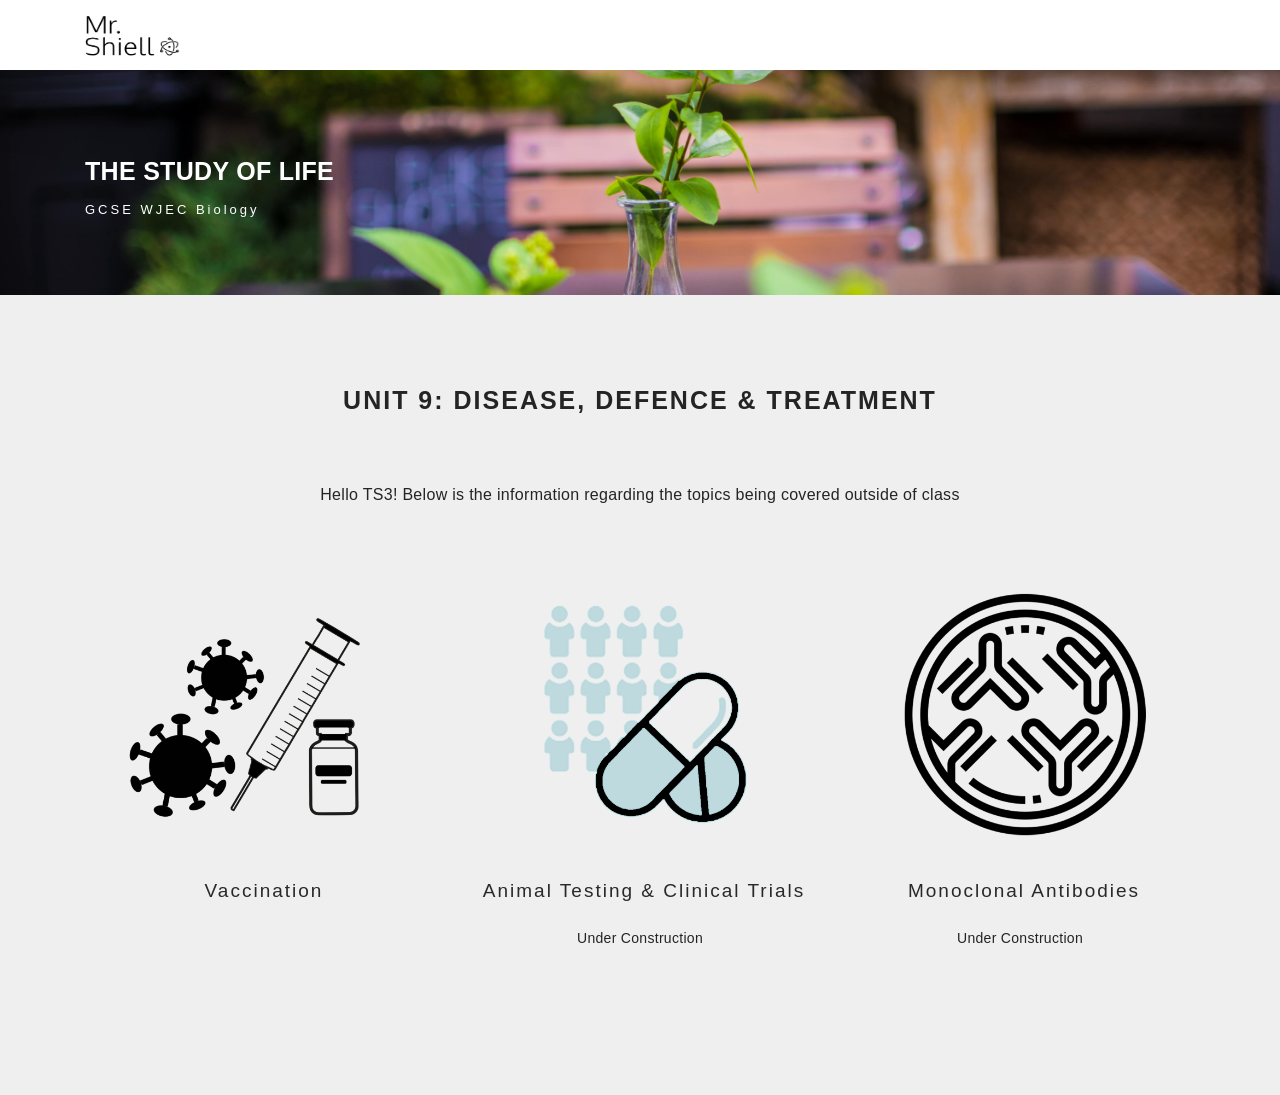
==== index.html @ a24490c1 "Add files via upload" ====
<!DOCTYPE html>
<html lang="en">

<head>
  <meta charset="utf-8">
  <meta content="width=device-width, initial-scale=1.0" name="viewport">
  <title>GCSE WJEC Biology</title>
  <meta content="" name="descriptison">
  <meta content="" name="keywords">
 
<!-- Favicons -->

  <link href="assets/img/favicon.png" rel="icon">
  <link href="assets/img/apple-touch-icon.png" rel="apple-touch-icon">
  
  <!-- Google Fonts -->

  <link href="https://fonts.googleapis.com/css?family=Poppins:300,300i,400,400i,500,500i,600,600i,700,700i|Playfair+Display:400,400i,500,500i,600,600i,700,700i,900,900i" rel="stylesheet">
  
  <!-- Vendor CSS Files -->

  <link href="assets/vendor/bootstrap/css/bootstrap.min.css" rel="stylesheet">
  <link href="assets/vendor/hover/hover.min.css" rel="stylesheet">
  <link href="assets/vendor/ionicons/css/ionicons.min.css" rel="stylesheet">
  <link href="assets/vendor/venobox/venobox.css" rel="stylesheet">
  <link href="assets/vendor/owl.carousel/assets/owl.carousel.min.css" rel="stylesheet">

  <!-- Template Main CSS File -->

  <link href="assets/css/style.css" rel="stylesheet">

</head>

<body>

  <!-- ======= Navbar ======= -->
  
  <nav id="main-nav-subpage" class="subpage-nav">
    <div class="row">
      <div class="container">
        <div class="logo">
          <a href="index.html"><img src="assets/img//mrlogo.png" alt="logo"></a></div>
        <div class="responsive"><i data-icon="m" class="ion-navicon-round"></i></div>
      </div>
    </div>
  </nav>
  
  <!-- End Navbar -->

    <!-- ======= Hero Section ======= -->

    <div id="hero-biology" class="home">

      <div class="container">
        <div class="hero-content">
          <h1>The Study of Life</h1>
          <p>GCSE WJEC Biology</p>
      
        </div>
      </div>
    </div>

    <!-- End Hero -->

<!--Approx 10 sections so alternating colors of 10 blocks-->

  <main id="main">
      <!-- ======= Blog Grid 9 ======= -->
      <div id="unit9">
      <div id="journal-blog1" class="text-left  paddsections">
          <div class="container">
            <div class="section-title text-center">
              <h2>Unit 9: Disease, Defence & Treatment</h2>
            </div>
            <div class="section-title text-center">
                <h6>Hello TS3! Below is the information regarding the topics being covered outside of class</h6>
              </div>
          </div>
          <div class="container">
            <div class="journal-block">
              <div class="row">
                <div class="col-lg-4 col-md-6">
                  <div class="journal-info mb-30">
                      <a href="Vaccination.html"><img src="assets/img/vaccine.png" class="img-responsive" alt="img"></a>
                      <div class="journal-txt">
                        <h4 class="text-center"><a href="Vaccination.html">Vaccination</a></h4>
                    </div>
                  </div>
                </div>
                <div class="col-lg-4 col-md-6">
                  <div class="journal-info mb-30">
                      <a href=""><img src="assets/img/clinical.png" class="img-responsive" alt="img"></a>
                      <div class="journal-txt">
                        <h4 class="text-center"><a href="Clinicaltrials.html">Animal Testing & Clinical Trials</a></h4>
                        <p class="separator text-center">Under Construction</p>
                     
                    </div>
                  </div>
                </div>
                <div class="col-lg-4 col-md-6">
                  <div class="journal-info mb-30">
                      <a href=""><img src="assets/img/antibodies.png" class="img-responsive" alt="img"></a>
                      <div class="journal-txt">
                        <h4 class="text-center"><a href="#">Monoclonal Antibodies</a></h4>
                        <p class="separator text-center">Under Construction</p>

                    </div>
                  </div>
                </div>
              </div>
            </div>
          </div>
        </div>
        </div>
    <!-- End Block Grid 9 -->
  
  </main><!-- End #main -->


  <!-- ======= Footer 
  <div id="footer" class="text-center">
    <div class="container">
    </div>
  </div> -->

  <!-- Vendor JS Files -->
  <script src="assets/vendor/jquery/jquery.min.js"></script>
  <script src="assets/vendor/bootstrap/js/bootstrap.bundle.min.js"></script>
  <script src="assets/vendor/jquery.easing/jquery.easing.min.js"></script>
  <script src="assets/vendor/php-email-form/validate.js"></script>
  <script src="assets/vendor/typed/typed.js"></script>
  <script src="assets/vendor/jquery-sticky/jquery.sticky.js"></script>
  <script src="assets/vendor/isotope-layout/isotope.pkgd.min.js"></script>
  <script src="assets/vendor/venobox/venobox.min.js"></script>
  <script src="assets/vendor/owl.carousel/owl.carousel.min.js"></script>

  <!-- Template Main JS File -->
  <script src="assets/js/main.js"></script>

</body>

</html>
---- assets/css/style.css ----
/**
* Template Name: Folio - v2.0.1
* Template URL: https://bootstrapmade.com/folio-bootstrap-portfolio-template/
* Author: BootstrapMade.com
* License: https://bootstrapmade.com/license/
*/

/*--------------------------------------------------------------
# General
--------------------------------------------------------------*/
body {
  background: #ffffff;
  color: #242424;
  font-family: 'oxygen', helvetica;
  font-size: 15px;
  font-weight: 300;
  line-height: 20px;
  letter-spacing: 0.02em;
  overflow-x: hidden;
  margin: 0 auto;
  padding: 0;
  -ms-box-sizing: border-box;
  -o-box-sizing: border-box;
  box-sizing: border-box;
}

h1, h2, h3, h4, h5, h6 {
  margin: 0;
}

h2 {
  color: #242424;
  font-weight: 600;
}

h4 {
  padding: 0px 2px 10px 10px;
  position: relative;
  display: block;
  letter-spacing: 0.1em;
  color: #242424;
  font-size: 20px;
  font-weight: 500;
  line-height: 30px;
  transition: all 0.5s ease-in-out 0s;

}

h5 {
  color: #424242;
  font-size: 14px;
  font-weight: 700;
}

a {
  color: #242424;
  text-decoration: none !important;
  transition: all 0.1s ease-in-out 0s;
}

a:hover {
  transition: all 0.1s ease-in-out 0s;
}

a:hover, a:focus {
  color: #1d1d1e;
  text-decoration: underline;
}

nav ul li a {
  padding: 2px 0 0 0;
  position: relative;
  display: block;
  font-size: 12px;
  color: #999999;
  letter-spacing: 0.1em;
  font-weight: 500;
  line-height: 14px;
  text-transform: uppercase;
  transition: all 0.5s ease-in-out 0s;
}

p {
  margin: 25px 0;
  padding: 0;
  font-size: 15px;
  color: #242424;
  line-height: 28px;
}

::-moz-selection {
  background: #1d1d1e;
  color: #fff;
}

::selection {
  background: #1d1d1e;
  color: #fff;
}

.btn {
  background: #333;
  border: medium none;
  border-radius: 0;
  color: #fff;
  font-size: 12px;
  height: 50px;
  line-height: 50px;
  padding: 0 30px;
  text-transform: uppercase;
}

.btn:hover, .btn:focus {
  color: #fff;
}

.padDiv {
  padding: 30px 20px;
}

.section-title {
  margin-bottom: 70px;
}

.section-title h2 {
  font-size: 25px;
  letter-spacing: 2px;
  text-transform: uppercase;
}

.form-control {
  background-color: transparent;
  border: 1px solid #999;
  border-radius: 0;
  color: #999999;
  font-size: 12px;
  font-weight: 500;
  height: 50px;
  letter-spacing: 0.1em;
  padding-left: 10px;
  margin: 0 0 25px 0;
  line-height: 14px;
  text-transform: uppercase;
}

.form-control:focus {
  box-shadow: none;
  outline: 0 none;
}

.paddsection {
  padding-top: 90px;
  padding-bottom: 90px;
}

.paddsections {
  padding-top: 90px;
  padding-bottom: 90px !important;
}

.hvr-shutter-in-horizontal::before {
  background: #333;
}

.hvr-shutter-in-horizontal:hover {
  background: #1d1d1e;
}

.mb-30 {
  margin-bottom: 30px;
}

.mb-30 li{
  list-style-type: none;
  font-size: smaller;
}

.imgcover{
  display: block;
  margin-left: auto;
  margin-right: auto;
  width: 80%;
  border-left: 5px solid #0d0d0d;
}

/*--------------------------------------------------------------
# Navbar
--------------------------------------------------------------*/
nav {
  position: fixed;
  background: #fff;
  z-index: 1000;
  width: 100%;
  padding: 10px;
  display: none;
  box-shadow: 0px 2px 92px 0px rgba(0, 0, 0, 0.18);
}

.nav-menu {
  float: right;
  line-height: 32px;
  margin-bottom: 0;
  padding-top: 16px;
}


nav ul li {
  float: left;
  margin-right: 15px;
  font-family: 'oxygen', sans-serif;
  font-size: 14px;
  margin-left: 40px;
}

nav ul li a {
  padding: 2px 0 0 0;
  position: relative;
  display: block;
  font-size: 14px;
  color: #999999;
  font-family: 'oxygen', helvetica;
  font-weight: 500;
  line-height: 16px;
  text-transform: uppercase;
  letter-spacing: 0.02em;
  text-transform: capitalize;
}

.logo {
  float: left;
}

.logo img {
  width: 100px;
  height: 50px;
}

.responsive {
  display: none;
  font-size: 23px;
}

.active {
  color: #afafaf;
}

/*--------------------------------------------------------------
# Hero
--------------------------------------------------------------*/
#hero {
  background: url("../img/sciencehero-min.jpg") repeat scroll center center/cover;
  height: 100vh;
  width: 100vw;
}

#hero .hero-content {
  height: 100vh;
  text-align: left;
  width: 100%;
  display: flex;
  justify-content: center;
  flex-direction: column;
}

.hero-content h1 {
  font-size: 40px;
  font-weight: 700;
  margin-bottom: 10px;
  text-transform: uppercase;
  color: #fff;
}

.hero-content p {
  font-size: 13px;
  letter-spacing: 3px;
  margin-top: 0;
  margin-bottom: 30px;
  text-transform: capitalize;
  color: #fff;
  font-weight: 500;
}

.hero-content .list-social li {
  float: left;
  margin-right: 20px;
}

.hero-content .list-social li i {
  color: #fff;
  font-size: 15px;
}

#hero-biology {
  background: url("../img/sciencehero-min.jpg") repeat scroll center center/cover;
  height: 25vh;
  width: 100vw;

}

#hero-biology .hero-content {
  height: 30vh;
  text-align: left;
  width: 100%;
  display: flex;
  justify-content: center;
  flex-direction: column;
}

#hero-biology .hero-content h1 {
  font-size: 25px;
  font-weight: 700;
  margin-bottom: 10px;
  text-transform: uppercase;
  color: #fff;
}

#hero-biology .hero-content p {
  font-size: 13px;
  letter-spacing: 3px;
  margin-top: 0;
  margin-bottom: 30px;
  text-transform: capitalize;
  color: #fff;
  font-weight: 500;
}

#hero-biology .hero-content .list-social li {
  float: left;
  margin-right: 20px;
}

#hero-chemistry {
  background: url("../img/fuego2-min.jpg") repeat center/cover;
  height: 25vh;
  width: 100vw;

}

#hero-chemistry .hero-content {
  height: 30vh;
  text-align: left;
  width: 100%;
  display: flex;
  justify-content: center;
  flex-direction: column;
}

#hero-chemistry .hero-content h1 {
  font-size: 25px;
  font-weight: 700;
  margin-bottom: 10px;
  text-transform: uppercase;
  color: #fff;
}

#hero-chemistry .hero-content p {
  font-size: 13px;
  letter-spacing: 3px;
  margin-top: 0;
  margin-bottom: 30px;
  text-transform: capitalize;
  color: #fff;
  font-weight: 500;
}

#hero-chemistry .hero-content .list-social li {
  float: left;
  margin-right: 20px;
}

.hero-content .list-social li i {
  color: #fff;
  font-size: 15px;
}

/*-----------------------------------------------------------------------------------*/
/*  About
/*-----------------------------------------------------------------------------------*/
#about {
  width: 100%;
  height: auto;
  background: #ffffff;
  padding-top: 190px;
}

#about .div-img-bg {
  padding-bottom: 30px;
  border: 20px solid #1d1d1e;
}

#about .div-img-bg .about-img img {
  width: 100%;
  box-shadow: 0px 0px 85px 0px rgba(0, 0, 0, 0.14);
  margin-top: -60px;
  margin-left: 40px;
  height: 400px;
  -o-object-fit: cover;
  object-fit: cover;
}

#about .about-descr .p-heading {
  font-family: 'oxygen', Arial, Helvetica, sans-serif;
  font-size: 28px;
  text-align: left;
}

#about .about-descr .separator {
  max-width: 80%;
  margin-bottom: 0;
  text-align: left;
}

#about a:hover{
  color: #006494;
  transition: all 0.1s ease-in-out 0s;
}

/*--------------------------------------------------------------
# Services
--------------------------------------------------------------*/
#services {
  background: #ffffff;
  position: relative;
  padding-bottom: 80px;
}

.owl-item {
  float: left;
}

.services-block span {
  margin: 10px 0;
  position: relative;
  font-size: 13px;
  color: #292929;
  letter-spacing: 0.1em;
  font-weight: 500;
  text-transform: uppercase;
  display: block;
}

.services-block .separator {
  margin: 0;
  font-size: 13px;
  line-height: 22px;
}

.services-block i {
  font-size: 44px;
  color: #1d1d1e;
  line-height: 44px;
}

.services-carousel .owl-stage-outer {
  overflow: hidden;
}

.services-carousel .owl-dots {
  margin-top: 5px;
  text-align: center;
}

.services-carousel .owl-dot {
  display: inline-block;
  margin: 0 5px;
  width: 12px !important;
  height: 12px !important;
  border-radius: 50%;
  border: 0;
  padding: 0 !important;
  background-color: #ddd;
  cursor: pointer;
}

.services-carousel .owl-dot.active {
  background-color: #ffffff;
}

.owl-nav {
  display: none;
}

/*--------------------------------------------------------------
# Portfolio
--------------------------------------------------------------*/
#portfolio {
  position: relative;
  padding-bottom: 50px;
  background-color: #ffffff;
}

#portfolio .portfolio-list {
  margin-bottom: 50px;
}

#portfolio .portfolio-list .nav {
  display: inline-block;
  margin: 0;
}

#portfolio .portfolio-list .nav li {
  margin: 0 40px 0 0;
  float: left;
  font-size: 14px;
  color: #999999;
  line-height: 16px;
  cursor: pointer;
  font-family: 'oxygen', helvetica;
  font-weight: 500;
  letter-spacing: 0.02em;
  text-transform: capitalize;
  transition: all 0.5s ease-in-out 0s;
}

#portfolio .portfolio-list .nav li:hover, #portfolio .portfolio-list .nav li.filter-active {
  color: #1b1b1e;
  transition: all 0.1s ease-in-out 0s;
}

#portfolio .portfolio-container {
  display: inline-block;
  margin-bottom: 50px;
  width: 100%;
}

.portfolio-thumbnail {
  margin-bottom: 30px;
  overflow: hidden;
  min-height: 260px;
}

.portfolio-thumbnail img {
  max-width: 100%;
}

/*--------------------------------------------------------------
# Journal
--------------------------------------------------------------*/
#journal, #journal-blog {
  height: auto;
  width: 100%;
  background: #ffffff;
  padding-bottom: 60px;
  position: relative;
}

#journal-blog0 {
  background: #ffff;
  padding-bottom: 30px;
}

#journal-blog1 {
  background: #efefef;
  padding-bottom: 30px;
}

#journal .journal-block {
  display: inline-block;
  height: auto;
  width: 100%;
}

#journal .journal-block .journal-info {
  position: relative;
}

.journal-block .journal-info img {
  max-width: 100%;
}

.journal-block .journal-info .journal-txt {
  padding: 25px 0px;
  position: relative;
}

.journal-block .journal-info .journal-txt h4 a {
  display: block;
  font-size: 19px;
  line-height: 24px;
  margin: 0 0 13px 0;
  font-weight: 500;
  color: #292929;
  transition: all 0.5s ease-in-out 0s;
}


.journal-block .journal-info .journal-txt p {
  margin: 0;
  font-size: 14px;
  line-height: 24px;
}

.journal-info:hover {
  transform: scale(1.05);
  transition: all .5s ease-in-out;

}

/*--------------------------------------------------------------
# content
--------------------------------------------------------------*/
#content, #content-blog {
  height: auto;
  width: 100%;
  background: #efefef;
  padding-bottom: 60px;
  position: relative;
}

#content-blog {
  background: #fff;
  padding-bottom: 30px;
}

#content .content-block {
  display: inline-block;
  height: auto;
  width: 100%;
}

#content .content-block .content-info {
  position: relative;
}

.content-block .content-info img {
  max-width: 100%;
}

.content-block .content-info .content-txt {
  padding: 25px 0px;
  position: relative;
}

.content-block .content-info .content-txt h4 a {
  display: block;
  font-size: 19px;
  line-height: 24px;
  margin: 0 0 13px 0;
  font-weight: 500;
  color: #292929;
  transition: all 0.5s ease-in-out 0s;
}

.content-block .content-info .content-txt h4 a:hover {
  color: #1d1d1e;
  transition: all 0.5s ease-in-out 0s;
}

.content-block .content-info .content-txt p {
  margin: 0;
  font-size: 14px;
  line-height: 24px;
}

.content-info:hover {
  transform: scale(1.05);
  transition: all .5s ease-in-out;

}

#link {
  font-size: .75rem;
  color: #2183ce;
  text-decoration: none !important;
  transition: all 0.15s ease-in-out 0s;
}

#link:hover {
  font-size: .8rem;
  transition: all 0.1s ease-in-out 0s;
}

#stretch {
  background-color: #fffbeb;
}

#hint{
  font-size: .6rem;
}
/*--------------------------------------------------------------
# end content
--------------------------------------------------------------*/
#contact {
  height: auto;
  width: 100%;
}

.contact-details {
  list-style: none;
  margin: 0;
  padding: 0;
}

.contact-details li {
  padding-bottom: 10px;
}

#contact input, #contact textarea {
  width: 100%;
  margin-bottom: 5px;
}

.php-email-form .validate {
  display: none;
  color: red;
  margin: 0 0 20px 0;
  font-weight: 400;
  font-size: 13px;
}

.php-email-form .error-message {
  display: none;
  color: #fff;
  background: #ed3c0d;
  text-align: center;
  padding: 15px;
  font-weight: 600;
}

.php-email-form .sent-message {
  display: none;
  color: #fff;
  background: #18d26e;
  text-align: center;
  padding: 15px;
  font-weight: 600;
}

.php-email-form .loading {
  display: none;
  background: #fff;
  text-align: center;
  padding: 15px;
}

.php-email-form .loading:before {
  content: "";
  display: inline-block;
  border-radius: 50%;
  width: 24px;
  height: 24px;
  margin: 0 10px -6px 0;
  border: 3px solid #18d26e;
  border-top-color: #eee;
  -webkit-animation: animate-loading 1s linear infinite;
  animation: animate-loading 1s linear infinite;
}

@-webkit-keyframes animate-loading {
  0% {
    transform: rotate(0deg);
  }
  100% {
    transform: rotate(360deg);
  }
}

@keyframes animate-loading {
  0% {
    transform: rotate(0deg);
  }
  100% {
    transform: rotate(360deg);
  }
}

/*--------------------------------------------------------------
# Blog
--------------------------------------------------------------*/
/*  Navbar fixd page */
.subpage-nav {
  display: block !important;
  position: relative;
}

/*-----------------------------------------------------------------------------------*/
/*  /* Single page */
/*-----------------------------------------------------------------------------------*/
/* main content */
.main-content {
  background: #f7f7f7;
}

.main-content .container-main {
  display: inline-block;
  width: 100%;
}

.main-content .container-main .block-main {
  margin-bottom: 30px;
  overflow: hidden;
}

.container-main .block-main .content-main {
  background: #fff none repeat scroll 0 0;
  display: inline-block;
  width: 100%;
}

.journal-txt h4 a {
  display: block;
  font-size: 19px;
  line-height: 24px;
  margin: 0 0 13px 0;
  font-weight: 500;
  color: #292929;
  transition: all 0.5s ease-in-out 0s;
}

.journal-txt h4 a:hover {
  color: #1d1d1e;
  transition: all 0.5s ease-in-out 0s;
}

.post-meta ul li {
  font-size: 12px;
  font-weight: normal;
  margin-left: 8px;
  margin-right: 8px;
  text-transform: capitalize;
  display: inline-block;
  float: none;
}

.content-main .post-meta a {
  color: #a2a2a2;
  margin-left: 5px;
}

/* Commonts */
.comments {
  background: #fff;
}

.entry-comments h6 {
  margin-right: 10px;
  font-size: 13px;
  letter-spacing: 0.1em;
  font-weight: 500;
}

.entry-comments-item {
  margin-top: 40px;
  padding-bottom: 40px;
  border-bottom: 1px solid #f2f2f2;
}

.entry-comments-avatar {
  position: absolute;
  display: block;
  border-radius: 50%;
  width: 60px;
  height: 60px;
}

.entry-comments-body {
  padding-left: 86px;
}

.entry-comments-author {
  margin-right: 10px;
  font-size: 13px;
  color: #292929;
  letter-spacing: 0.1em;
  font-weight: 500;
}

.rep {
  font-size: 13px;
  color: #292929;
  letter-spacing: 0.1em;
  font-weight: 500;
  text-transform: capitalize;
}

.entry-comments span a {
  font-size: 13px;
  color: #999;
}

.entry-comments-reply {
  padding-left: 10%;
}

/* Commonts form */
.cmt {
  background: #fff;
}

blockquote {
  padding: 40px;
  background-color: #f2f2f2;
  margin: 30px 0;
  border: none;
  border-left: 4px solid #1d1d1e;
}

#answer {
  background-color: #e1f7dd;
  border-left: 4px solid #1d1d1e;
}

.frontpage {
  width: 100% 
}

.intext {
  width: 85%;
  padding-left: 10%;
}

.video {
  padding-left: 10%;
}

/*--------------------------------------------------------------
# Footer
--------------------------------------------------------------*/
#footer {
  background: #f7f7f7;
  padding-top: 50px;
  padding-bottom: 50px;
}

#footer .socials-media {
  width: 100%;
}

#footer .socials-media ul {
  display: inline-block;
  float: none;
  margin: 0 0 20px 0;
}

#footer .socials-media ul li {
  float: left;
  margin-left: 10px;
  margin-right: 10px;
}

#footer .socials-media ul li a {
  font-size: 24px;
  color: #999;
  letter-spacing: 0.1em;
  font-weight: 500;
  background: transparent;
  text-transform: uppercase;
  transition: all 0.5s ease-in-out 0s;
}

#footer .socials-media ul li a:hover {
  color: #1d1d1e;
  transition: all 0.5s ease-in-out 0s;
}

#footer p {
  font-size: 12px;
  letter-spacing: 0.1em;
  font-weight: 500;
  margin-top: 0;
  text-transform: uppercase;
}

.credits {
  font-size: 13px;
}

/** Width between 1200x to 0
 *  ~~~~~~~~~~~~~~~~~~~~~~~~~~~~~~~~~~~~
 */
/** Width between 992px to 1199px
 *  ~~~~~~~~~~~~~~~~~~~~~~~~~~~~~~~~~~~~
 */
/** Width between 768px to 991px
 *  ~~~~~~~~~~~~~~~~~~~~~~~~~~~~~~~~~~~~
 */
@media (min-width: 768px) and (max-width: 991px) {
  /* Navbar */
  nav {
    padding: 10px 15px;
  }
  .nav-menu {
    margin-top: 40px;
    display: none;
    float: none;
    width: 100%;
  }
  .nav-menu li {
    float: none;
    width: 100%;
    text-align: center;
    border-top: 1px solid #f7f7f7;
    line-height: 45px;
    margin-left: 0;
    padding-top: 10px;
    padding-bottom: 10px;
  }
  .responsive {
    float: right;
    padding-top: 15px;
    display: block;
  }
  /* About */
  .head-info .header-content .cmaster h1 {
    font-size: 32px;
  }
  #about .div-img-bg {
    padding: 0;
  }
  #about .div-img-bg .about-img img {
    margin-top: 0%;
    margin-left: calc(0% - 0px);
  }
  #about .about-descr .p-heading {
    font-size: 20px;
  }
  #about .about-descr .separator {
    max-width: 100%;
    margin-bottom: 0;
  }
  /* portfolio */
  #portfolio .portfolio-list .nav li {
    float: none;
    margin: 20px;
    display: inline-block;
  }
  /* journal */
  #journal .journal-block .journal-info {
    margin-bottom: 30px;
  }
  /* Contact */
  .contact-contact {
    margin-bottom: 30px;
  }
  /* Footer */
  #footer .socials-media ul li {
    margin-right: 0;
    margin-left: 0;
    float: none;
    display: inline-block;
  }
}

/** Width between 767px to 0
 *  ~~~~~~~~~~~~~~~~~~~~~~~~~~~~~~~~~~~~
 */
@media (max-width: 767px) {
  /* Navbar */
  nav {
    padding: 20px 15px;
  }
  .nav-menu {
    margin-top: 40px;
    display: none;
    float: none;
    width: 100%;
  }
  .nav-menu li {
    float: none;
    width: 100%;
    text-align: center;
    border-top: 1px solid #f7f7f7;
    line-height: 45px;
    margin-left: 0;
    padding-top: 10px;
    padding-bottom: 10px;
  }
  .responsive {
    float: right;
    padding-top: 15px;
    display: block;
  }
  /* About */
  .head-info .header-content h1 {
    font-size: 32px;
  }
  #about .div-img-bg {
    padding: 0;
  }
  #about .div-img-bg .about-img img {
    margin-top: 0%;
    margin-left: calc(0% - 0px);
  }
  #about .about-descr .p-heading {
    font-size: 20px;
  }
  #about .about-descr .separator {
    max-width: 100%;
    margin-bottom: 0;
  }
  /* portfolio */
  #portfolio .portfolio-list .nav li {
    float: none;
    margin: 20px;
    display: inline-block;
  }
  /* journal */
  #journal .journal-block .journal-info {
    margin-bottom: 30px;
  }
  /* Contact */
  .contact-contact {
    margin-bottom: 30px;
  }
  /* Footer */
  #footer .socials-media ul li {
    margin-right: 0;
    margin-left: 0;
    float: none;
    display: inline-block;
  }
}

/** Width between 600px to 0
 *  ~~~~~~~~~~~~~~~~~~~~~~~~~~~~~~~~~~~~
 */
@media (max-width: 600px) {
  /* Navbar */
  nav {
    padding: 20px 15px;
  }
  .nav-menu {
    margin-top: 40px;
    display: none;
    float: none;
    width: 100%;
  }
  .nav-menu li {
    float: none;
    width: 100%;
    text-align: center;
    border-top: 1px solid #f7f7f7;
    line-height: 45px;
    margin-left: 0;
    padding-top: 10px;
    padding-bottom: 10px;
  }
  .responsive {
    float: right;
    padding-top: 15px;
    display: block;
  }
  /* About */
  .head-info .header-content h1 {
    font-size: 32px;
  }
  #about .div-img-bg {
    padding: 0;
  }
  #about .div-img-bg .about-img img {
    margin-top: 0%;
    margin-left: calc(0% - 0px);
  }
  #about .about-descr .p-heading {
    font-size: 20px;
  }
  #about .about-descr .separator {
    max-width: 100%;
    margin-bottom: 0;
  }
  /* portfolio */
  #portfolio .portfolio-list .nav li {
    float: none;
    margin: 10px;
    display: inline-block;
  }
  /* journal */
  #journal .journal-block .journal-info {
    margin-bottom: 30px;
  }
  /* Contact */
  .contact-contact {
    margin-bottom: 30px;
  }
  /* Footer */
  #footer .socials-media ul li {
    margin-right: 0;
    margin-left: 0;
    float: none;
    display: inline-block;
  }
}

/** Width between 480px to 0
 *  ~~~~~~~~~~~~~~~~~~~~~~~~~~~~~~~~~~~~
 */
@media (max-width: 480px) {
  /* Navbar */
  nav {
    padding: 20px 15px;
  }
  .nav-menu {
    margin-top: 40px;
    display: none;
    float: none;
    width: 100%;
  }
  .nav-menu li {
    float: none;
    width: 100%;
    text-align: center;
    border-top: 1px solid #f7f7f7;
    line-height: 45px;
    margin-left: 0;
    padding-top: 10px;
    padding-bottom: 10px;
  }
  .responsive {
    float: right;
    padding-top: 15px;
    display: block;
  }
  /* About */
  .head-info .header-content h1 {
    font-size: 32px;
  }
  #about .div-img-bg {
    padding: 0;
  }
  #about .div-img-bg .about-img img {
    margin-top: 0%;
    margin-left: calc(0% - 0px);
  }
  #about .about-descr .p-heading {
    font-size: 20px;
  }
  #about .about-descr .separator {
    max-width: 100%;
    margin-bottom: 0;
  }
  /* portfolio */
  #portfolio .portfolio-list .nav li {
    float: none;
    margin: 20px;
  }
  /* journal */
  #journal .journal-block .journal-info {
    margin-bottom: 30px;
  }
  /* Contact */
  .contact-contact {
    margin-bottom: 30px;
  }
  /* Footer */
  #footer .socials-media ul li {
    margin-right: 0;
    margin-left: 0;
    float: none;
    display: inline-block;
  }
}

/** Width between 320px to 0
 *  ~~~~~~~~~~~~~~~~~~~~~~~~~~~~~~~~~~~~
 */
@media (max-width: 320px) {
  /* Navbar */
  nav {
    padding: 20px 15px;
  }
  .nav-menu {
    margin-top: 40px;
    display: none;
    float: none;
    width: 100%;
  }
  .nav-menu li {
    float: none;
    width: 100%;
    text-align: center;
    border-top: 1px solid #f7f7f7;
    line-height: 45px;
    margin-left: 0;
    padding-top: 10px;
    padding-bottom: 10px;
  }
  .responsive {
    float: right;
    padding-top: 15px;
    display: block;
  }
  /* About */
  .head-info .header-content h1 {
    font-size: 32px;
  }
  #about .div-img-bg {
    padding: 0;
  }
  #about .div-img-bg .about-img img {
    margin-top: 0%;
    margin-left: calc(0% - 0px);
  }
  #about .about-descr .p-heading {
    font-size: 20px;
  }
  #about .about-descr .separator {
    max-width: 100%;
    margin-bottom: 0;
  }
  /* portfolio */
  #portfolio .portfolio-list .nav li {
    float: none;
    margin: 20px;
  }
  /* journal */
  #journal .journal-block .journal-info {
    margin-bottom: 30px;
  }
  /* Contact */
  .contact-contact {
    margin-bottom: 30px;
  }
  /* Footer */
  #footer .socials-media ul li {
    margin-right: 0;
    margin-left: 0;
    float: none;
    display: inline-block;
  }
  /* Single page */
  .entry-comments-body span {
    display: inline-block;
    margin-right: 0;
  }
}
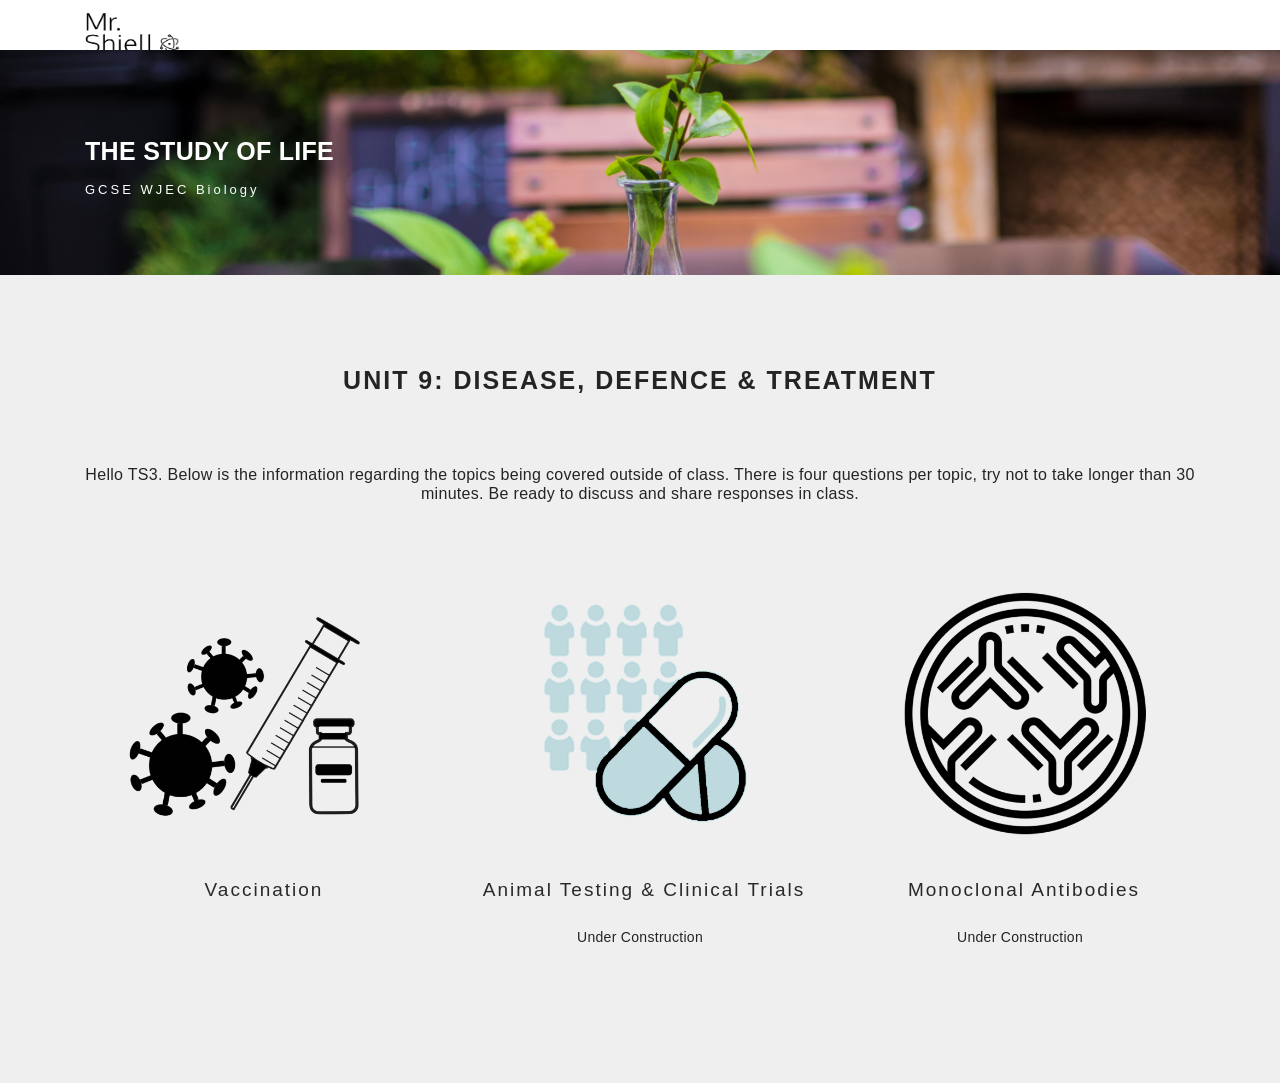
==== commit 7af96cfc: "Update index.html" ====
--- a/index.html
+++ b/index.html
@@ -73,7 +73,7 @@
               <h2>Unit 9: Disease, Defence & Treatment</h2>
             </div>
             <div class="section-title text-center">
-                <h6>Hello TS3! Below is the information regarding the topics being covered outside of class</h6>
+                <h6>Hello TS3. Below is the information regarding the topics being covered outside of class. There is four questions per topic, try not to take longer than 30 minutes. Be ready to discuss and share responses in class.</h6>
               </div>
           </div>
           <div class="container">
@@ -139,4 +139,4 @@
 
 </body>
 
-</html>+</html>
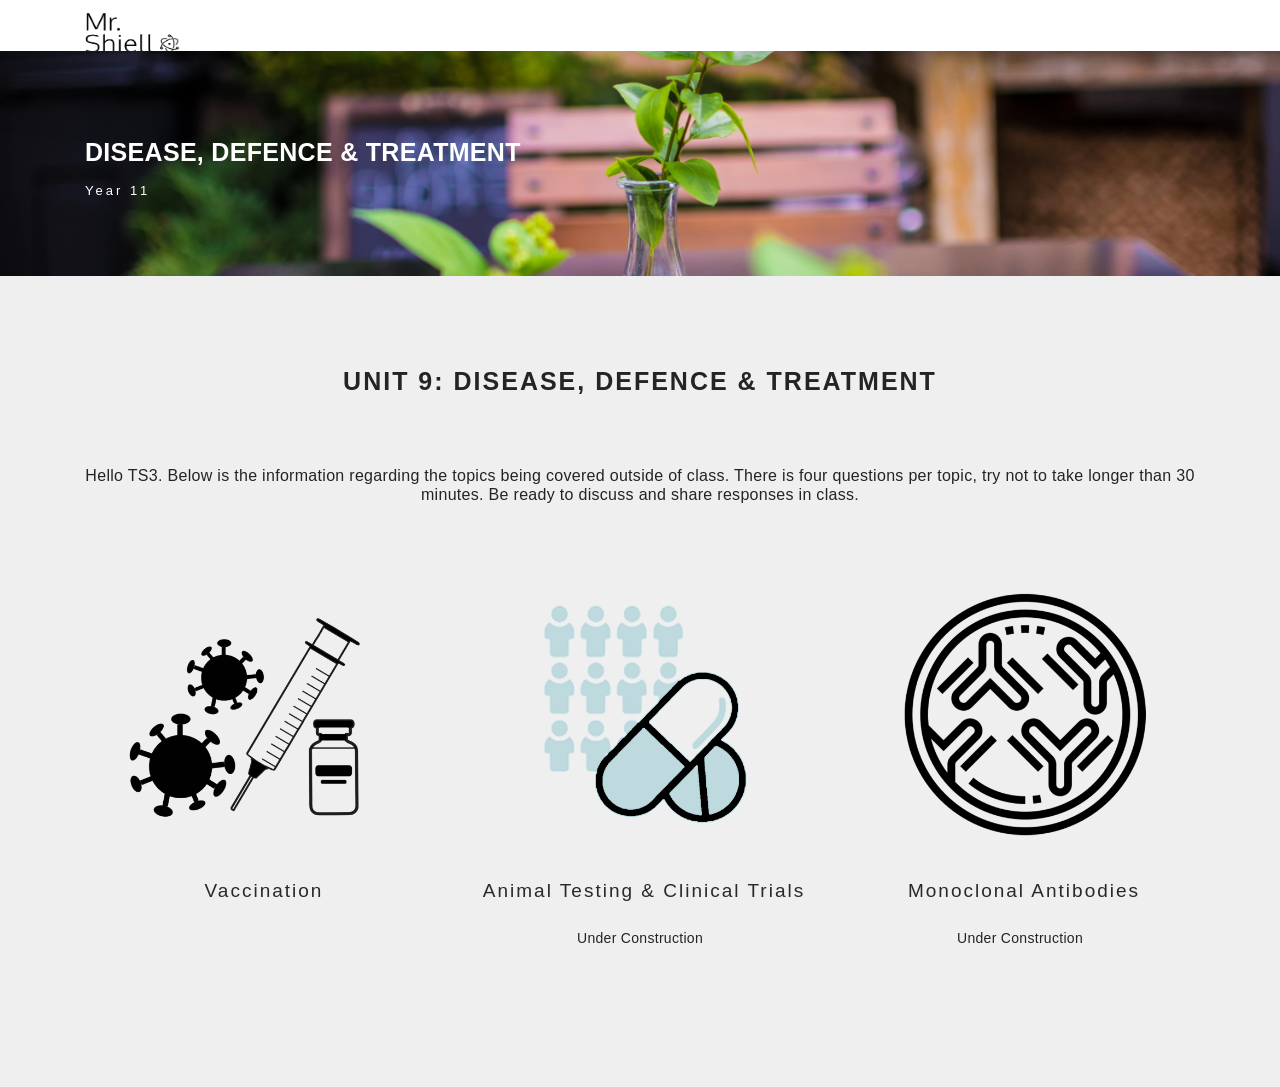
==== commit bcc047a5: "Update index.html" ====
--- a/index.html
+++ b/index.html
@@ -53,8 +53,8 @@
 
       <div class="container">
         <div class="hero-content">
-          <h1>The Study of Life</h1>
-          <p>GCSE WJEC Biology</p>
+          <h1>Disease, Defence & Treatment</h1>
+          <p>Year 11</p>
       
         </div>
       </div>
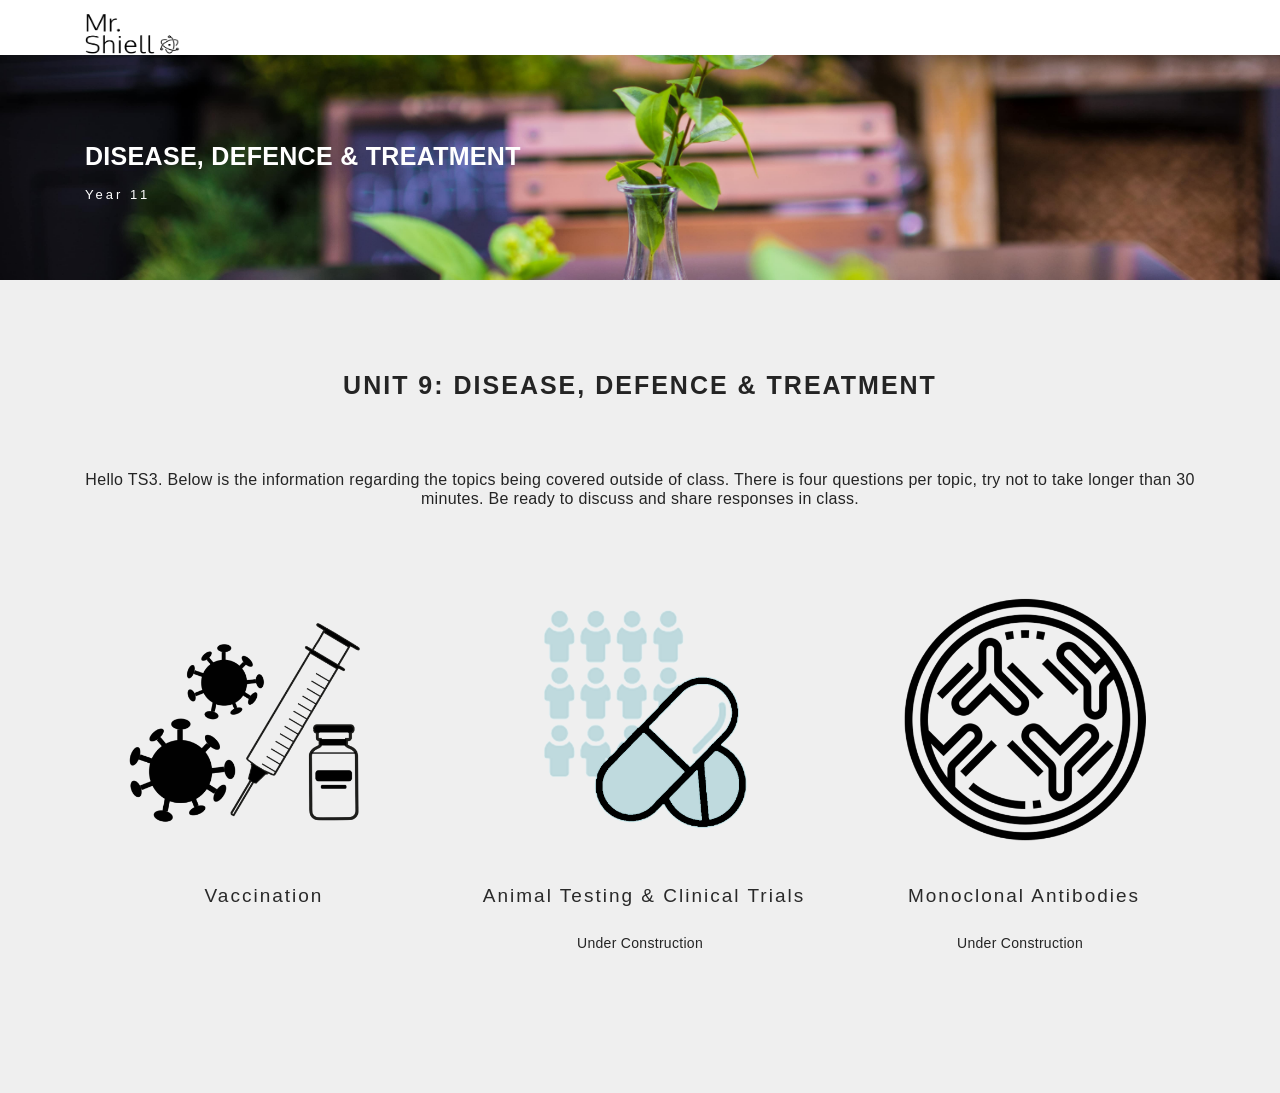
==== commit a0406dab: "Update index.html" ====
--- a/index.html
+++ b/index.html
@@ -4,7 +4,7 @@
 <head>
   <meta charset="utf-8">
   <meta content="width=device-width, initial-scale=1.0" name="viewport">
-  <title>GCSE WJEC Biology</title>
+  <title>Year 11 TS3</title>
   <meta content="" name="descriptison">
   <meta content="" name="keywords">
  
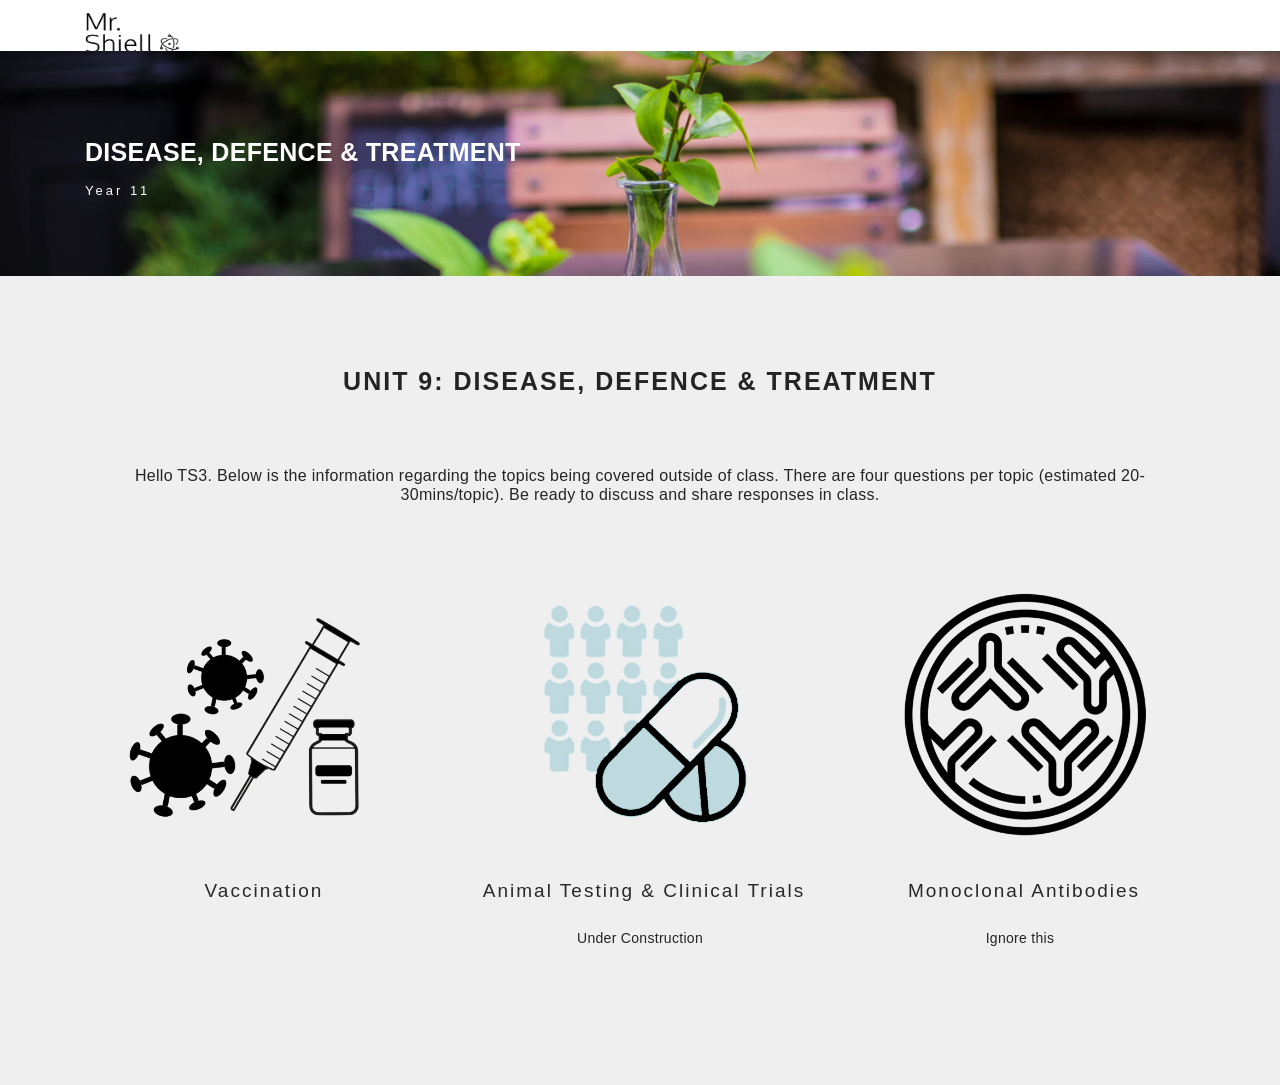
==== commit c6c74dd1: "Update index.html" ====
--- a/index.html
+++ b/index.html
@@ -73,7 +73,7 @@
               <h2>Unit 9: Disease, Defence & Treatment</h2>
             </div>
             <div class="section-title text-center">
-                <h6>Hello TS3. Below is the information regarding the topics being covered outside of class. There is four questions per topic, try not to take longer than 30 minutes. Be ready to discuss and share responses in class.</h6>
+                <h6>Hello TS3. Below is the information regarding the topics being covered outside of class. There are four questions per topic (estimated 20-30mins/topic). Be ready to discuss and share responses in class.</h6>
               </div>
           </div>
           <div class="container">
@@ -102,7 +102,7 @@
                       <a href=""><img src="assets/img/antibodies.png" class="img-responsive" alt="img"></a>
                       <div class="journal-txt">
                         <h4 class="text-center"><a href="#">Monoclonal Antibodies</a></h4>
-                        <p class="separator text-center">Under Construction</p>
+                        <p class="separator text-center">Ignore this</p>
 
                     </div>
                   </div>
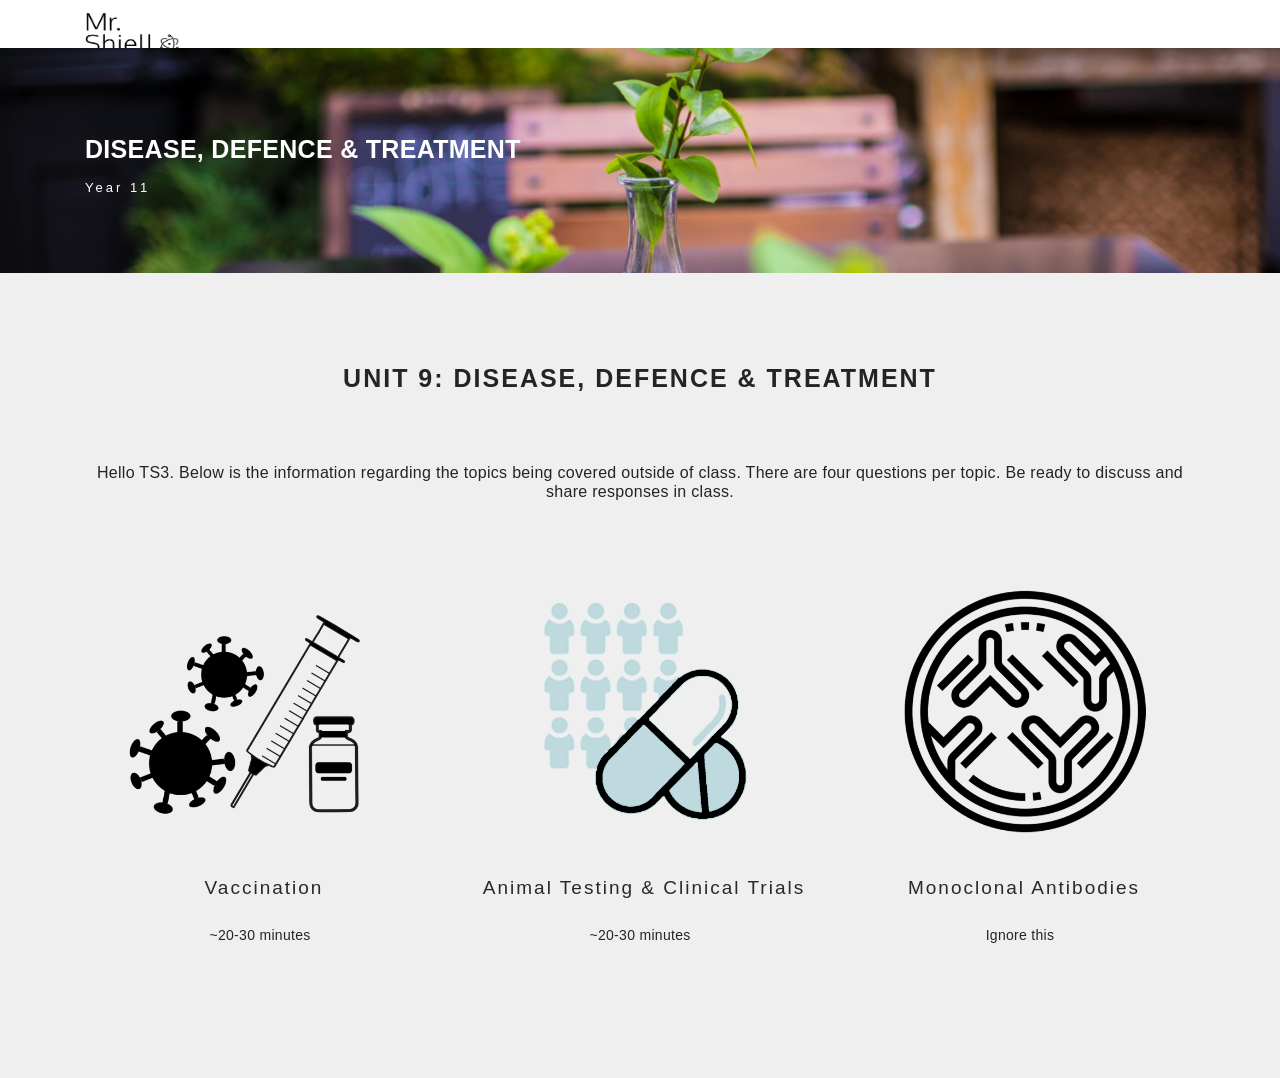
==== commit c786ad02: "Update index.html" ====
--- a/index.html
+++ b/index.html
@@ -73,7 +73,7 @@
               <h2>Unit 9: Disease, Defence & Treatment</h2>
             </div>
             <div class="section-title text-center">
-                <h6>Hello TS3. Below is the information regarding the topics being covered outside of class. There are four questions per topic (estimated 20-30mins/topic). Be ready to discuss and share responses in class.</h6>
+                <h6>Hello TS3. Below is the information regarding the topics being covered outside of class. There are four questions per topic. Be ready to discuss and share responses in class.</h6>
               </div>
           </div>
           <div class="container">
@@ -84,6 +84,7 @@
                       <a href="Vaccination.html"><img src="assets/img/vaccine.png" class="img-responsive" alt="img"></a>
                       <div class="journal-txt">
                         <h4 class="text-center"><a href="Vaccination.html">Vaccination</a></h4>
+                        <p class="separator text-center">~20-30 minutes</p>
                     </div>
                   </div>
                 </div>
@@ -92,7 +93,7 @@
                       <a href=""><img src="assets/img/clinical.png" class="img-responsive" alt="img"></a>
                       <div class="journal-txt">
                         <h4 class="text-center"><a href="Clinicaltrials.html">Animal Testing & Clinical Trials</a></h4>
-                        <p class="separator text-center">Under Construction</p>
+                        <p class="separator text-center">~20-30 minutes</p>
                      
                     </div>
                   </div>
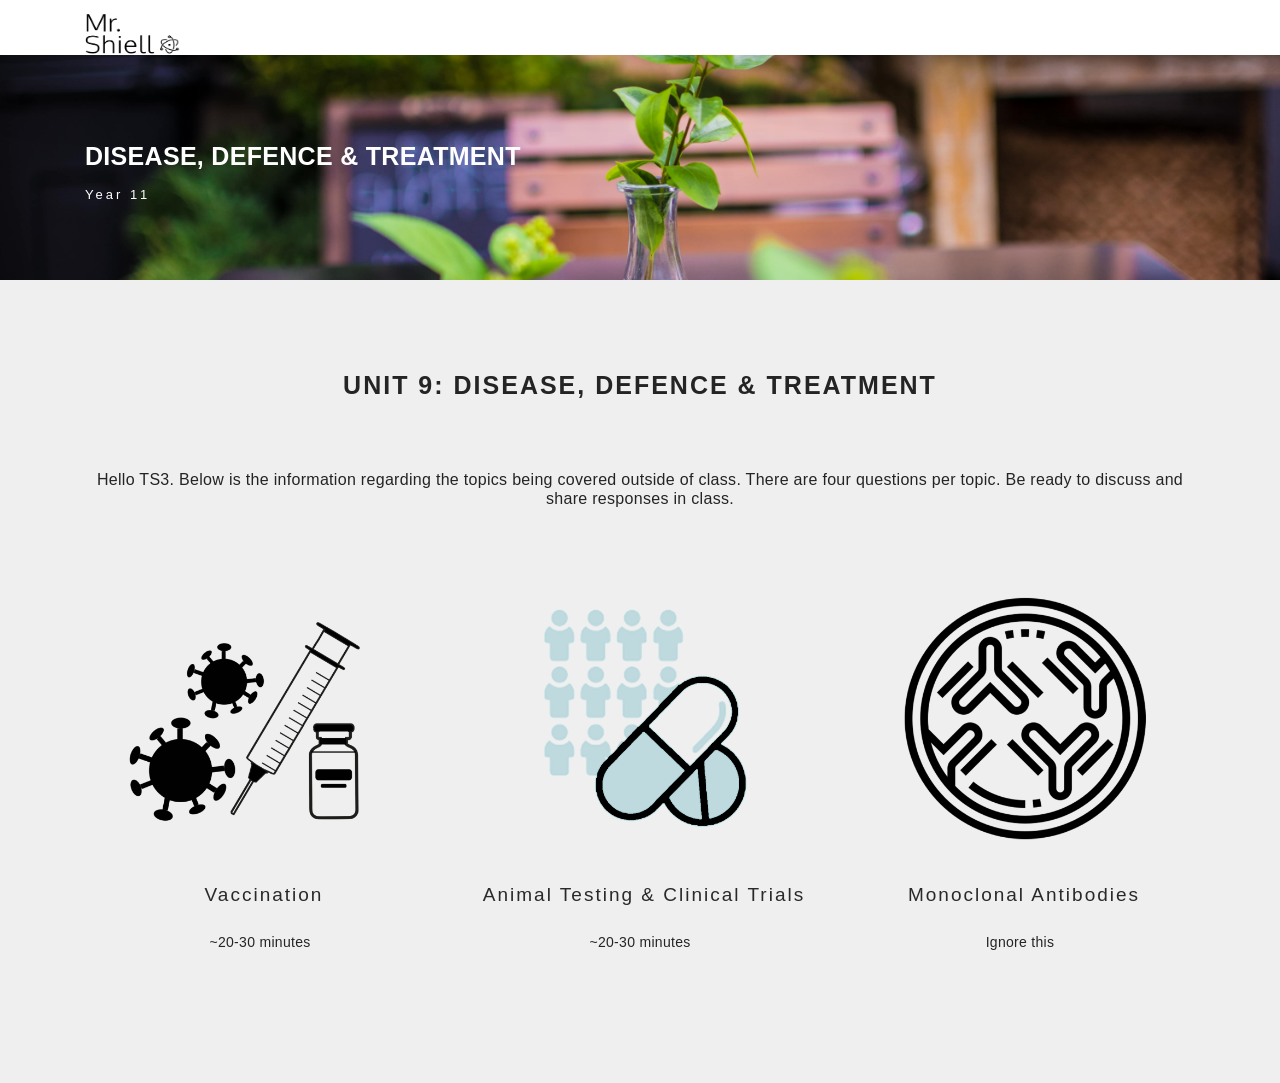
==== commit f1c48d64: "Update index.html" ====
--- a/index.html
+++ b/index.html
@@ -90,7 +90,7 @@
                 </div>
                 <div class="col-lg-4 col-md-6">
                   <div class="journal-info mb-30">
-                      <a href=""><img src="assets/img/clinical.png" class="img-responsive" alt="img"></a>
+                      <a href=""><img href="Clinicaltrials.html" src="assets/img/clinical.png" class="img-responsive" alt="img"></a>
                       <div class="journal-txt">
                         <h4 class="text-center"><a href="Clinicaltrials.html">Animal Testing & Clinical Trials</a></h4>
                         <p class="separator text-center">~20-30 minutes</p>
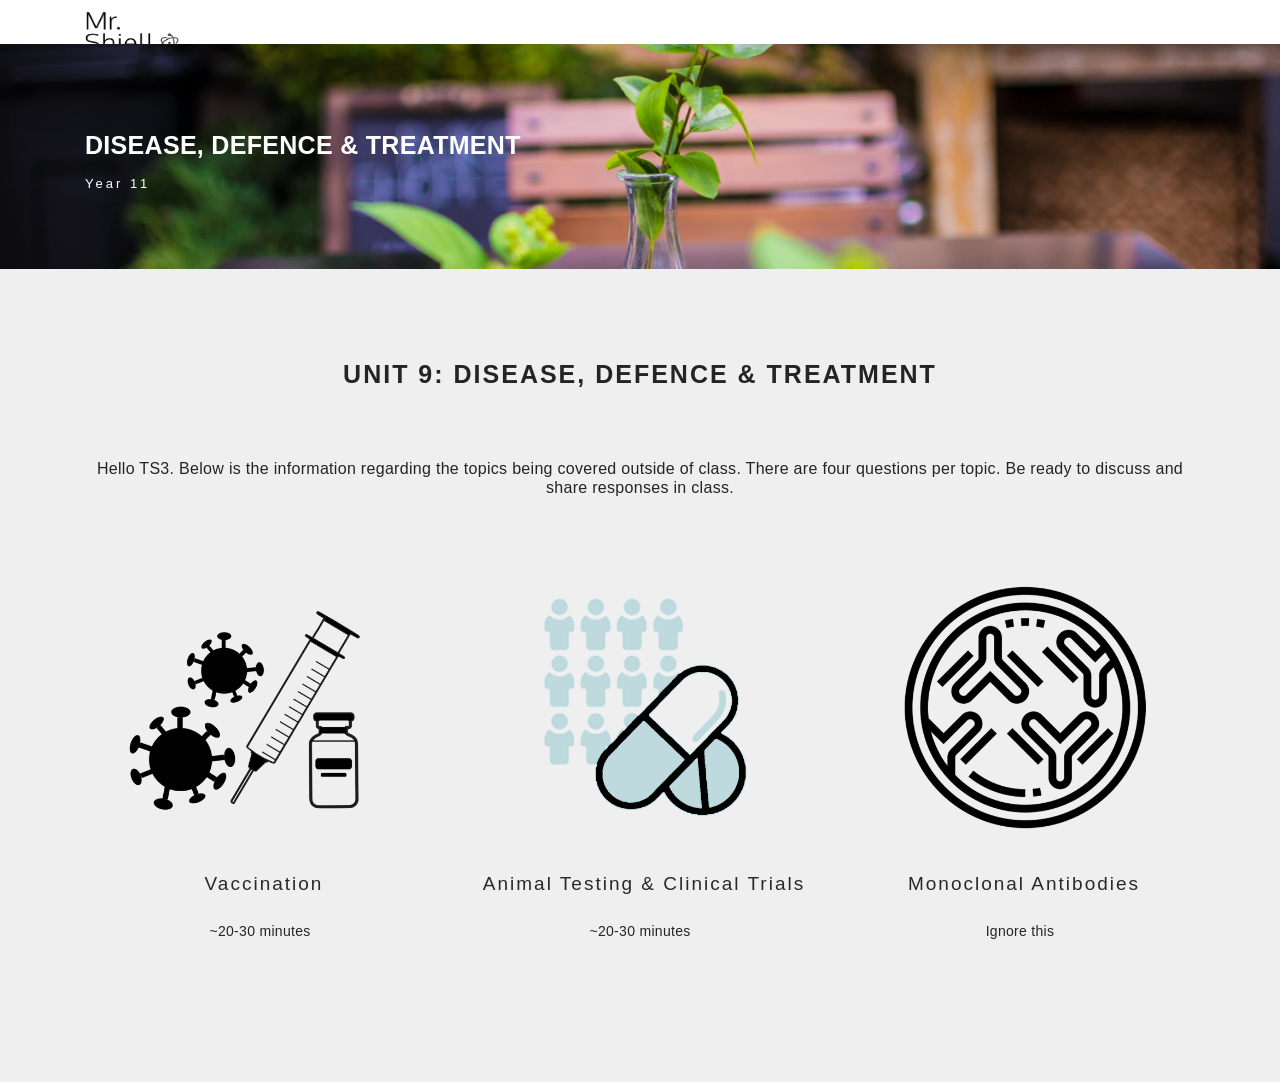
==== commit 04acfffc: "Update index.html" ====
--- a/index.html
+++ b/index.html
@@ -90,7 +90,7 @@
                 </div>
                 <div class="col-lg-4 col-md-6">
                   <div class="journal-info mb-30">
-                      <a href=""><img href="Clinicaltrials.html" src="assets/img/clinical.png" class="img-responsive" alt="img"></a>
+                      <a href="Clinicaltrials.html"><img src="assets/img/clinical.png" class="img-responsive" alt="img"></a>
                       <div class="journal-txt">
                         <h4 class="text-center"><a href="Clinicaltrials.html">Animal Testing & Clinical Trials</a></h4>
                         <p class="separator text-center">~20-30 minutes</p>
